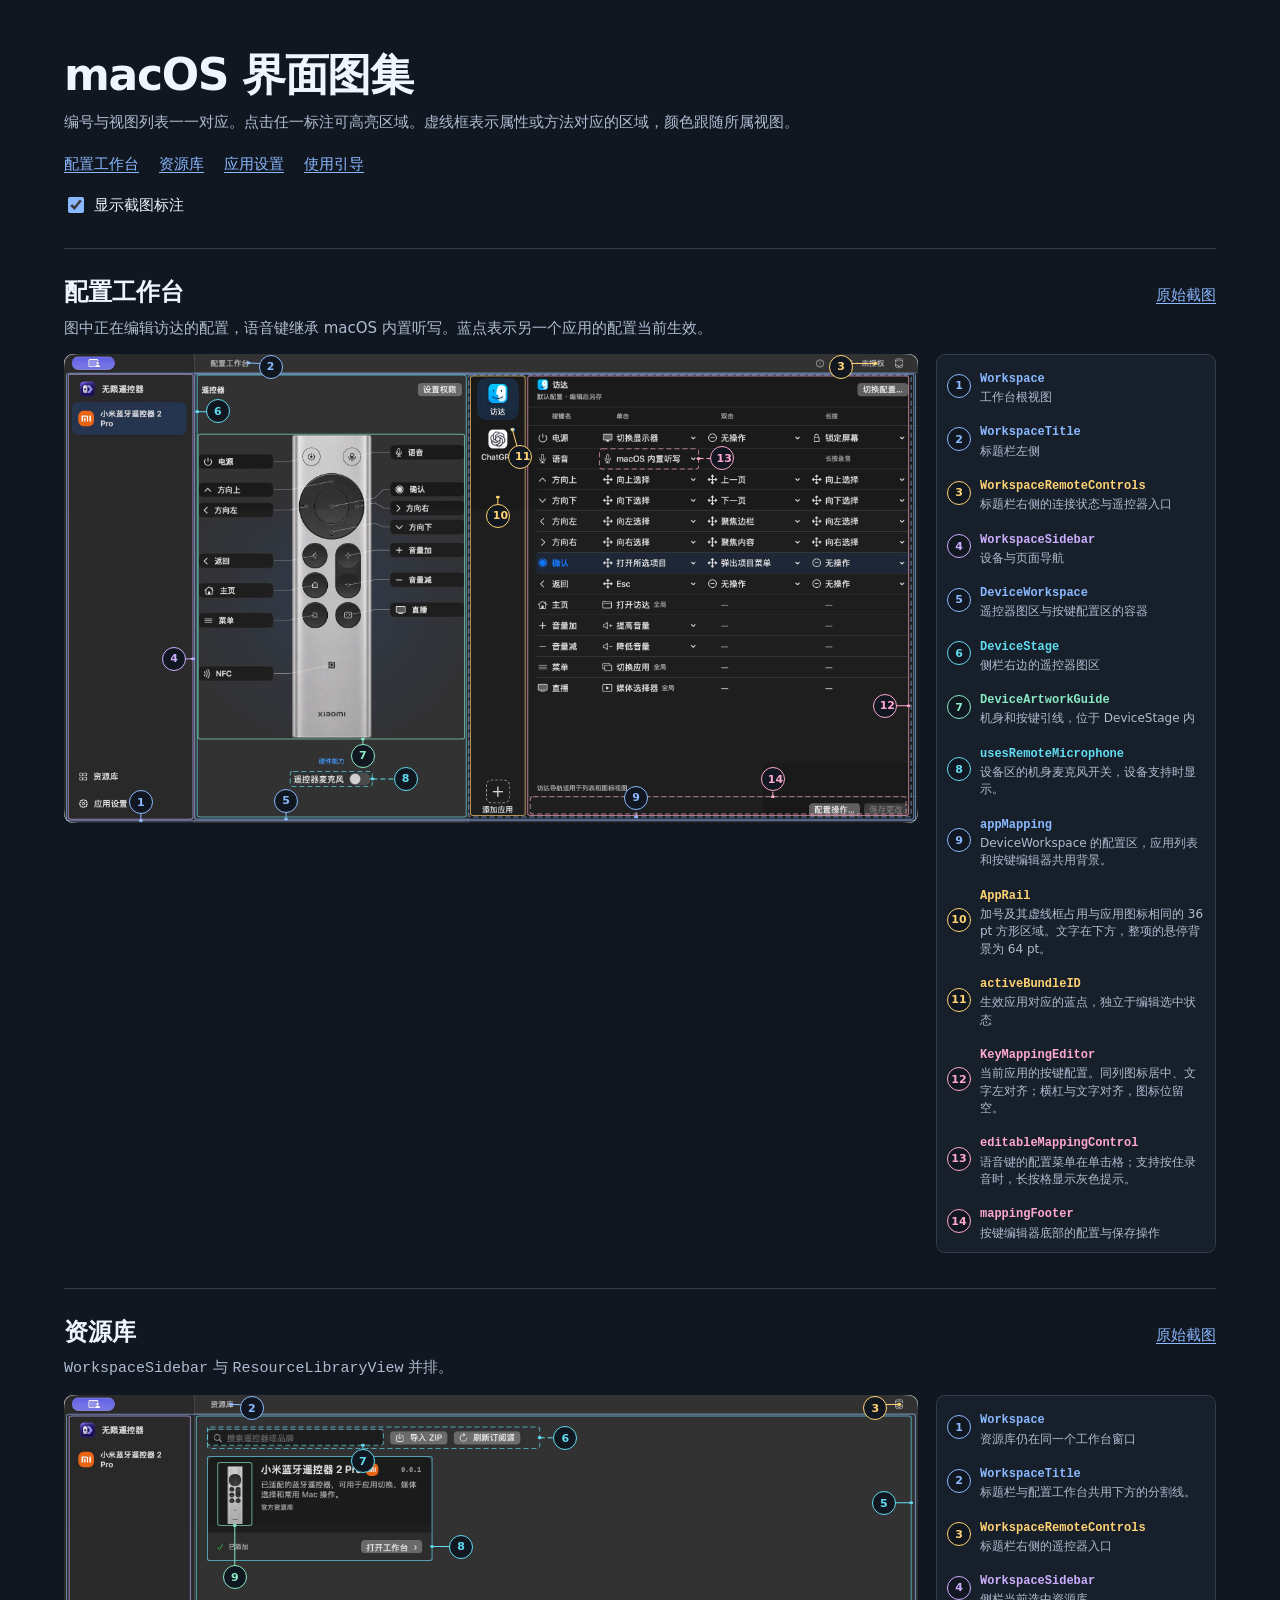
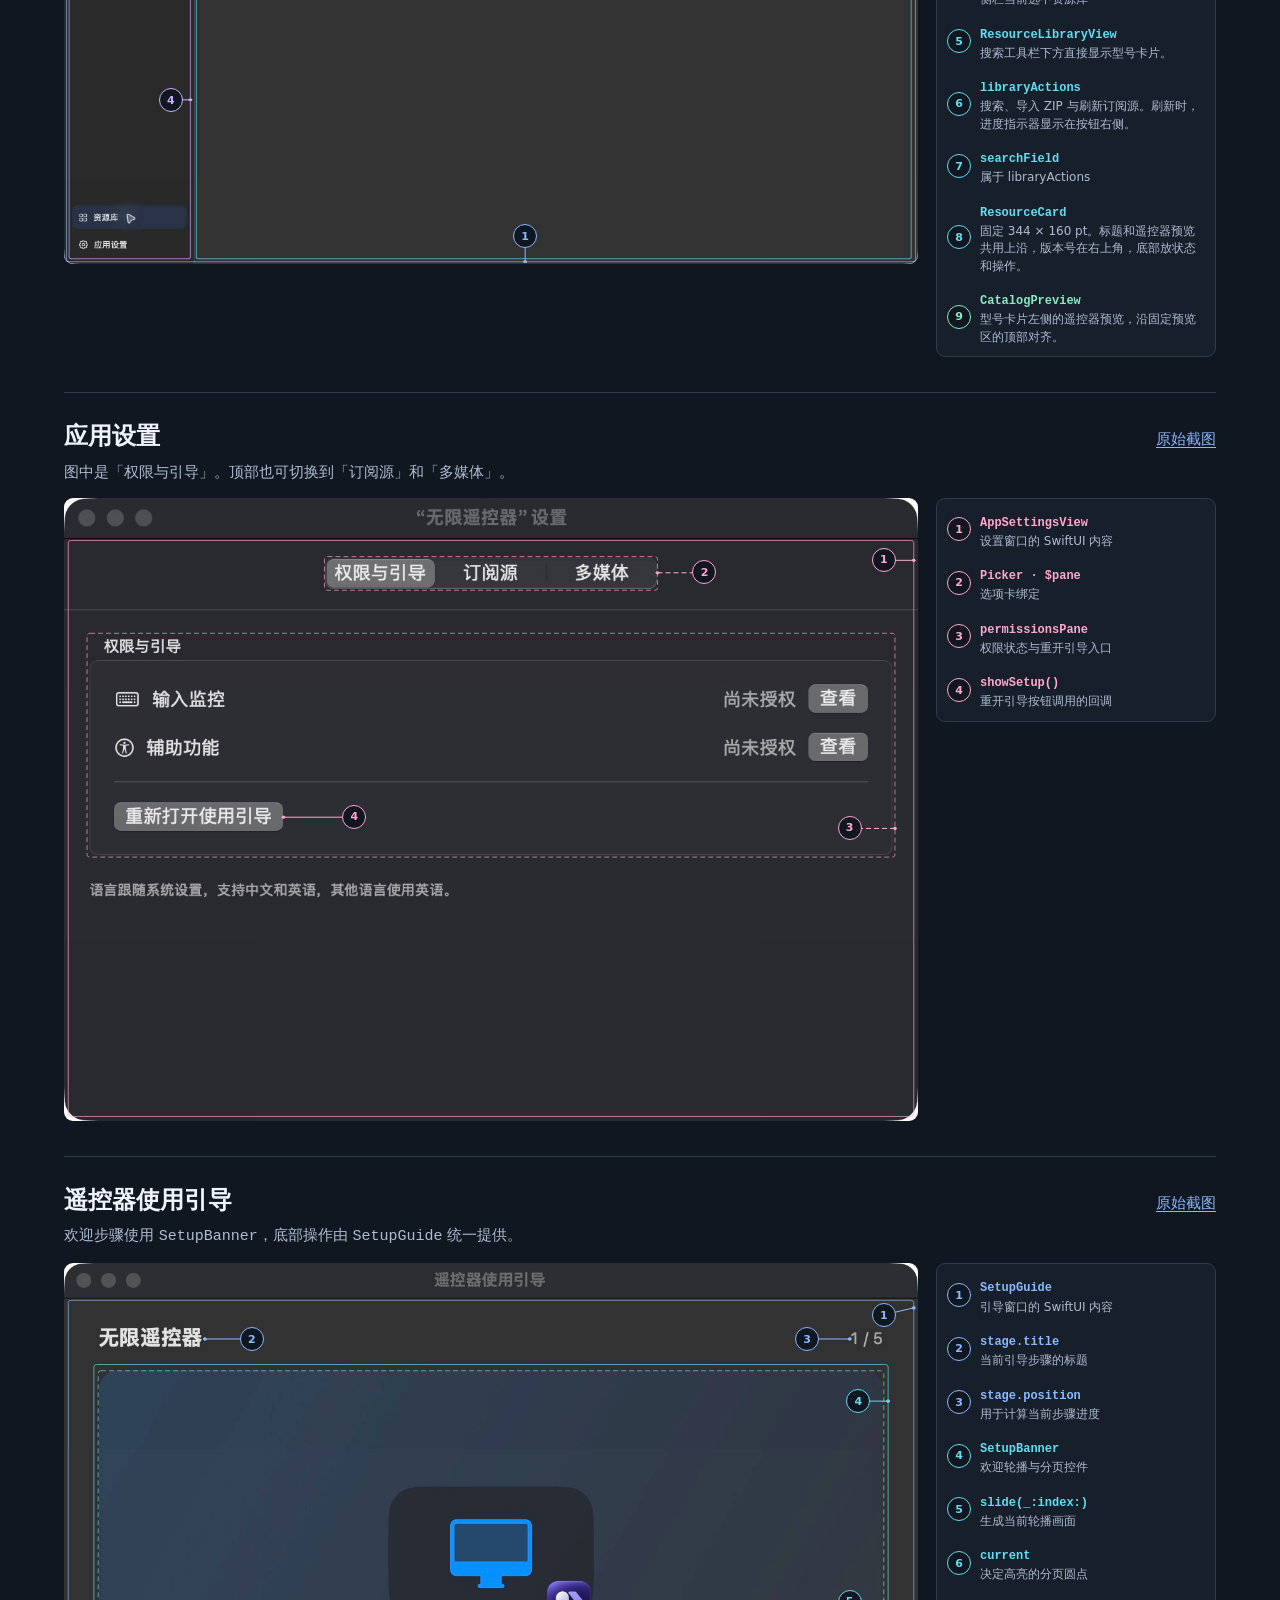
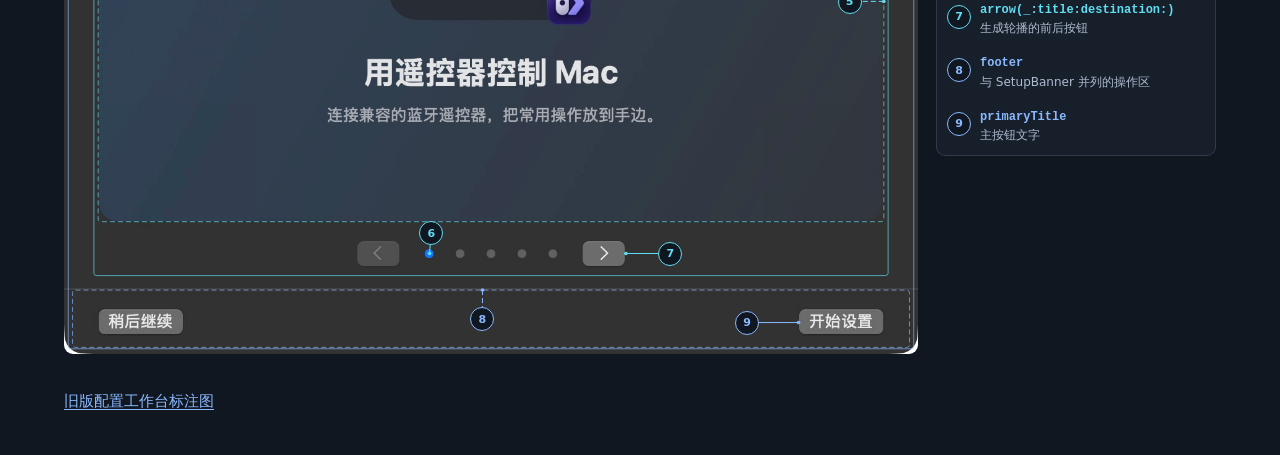
==== docs/ui-reference.html @ 549a7d97 "Release Infinite Remote v0.0.2" ====
<!doctype html>
<html lang="zh-Hans">
<head>
<meta charset="utf-8">
<meta name="viewport" content="width=device-width, initial-scale=1">
<title>macOS 界面图集 · 无限遥控器</title>
<style>
  :root {
    color-scheme: dark;
    --page: #111721;
    --panel: #171f2b;
    --line: #303b4d;
    --muted: #aebcd0;
    --blue: #8ab9ff;
    --purple: #cdaeff;
    --cyan: #62ddf1;
    --mint: #89eac3;
    --gold: #ffd373;
    --pink: #ffa8cc;
    font: 15px/1.6 system-ui, sans-serif;
    color: #eff4ff;
    background: var(--page);
  }
  * { box-sizing: border-box; }
  body { margin: 0; }
  header, main { width: min(96%, 1600px); margin-inline: auto; padding-inline: clamp(12px, 3vw, 40px); }
  header { padding-block: 40px 26px; }
  h1, h2, p { margin: 0; }
  h1 { font-size: clamp(28px, 4vw, 44px); letter-spacing: -.03em; }
  h2 { font-size: 24px; }
  p { color: var(--muted); }
  a { color: var(--blue); text-underline-offset: .22em; }
  a:focus-visible, button:focus-visible, input:focus-visible { outline: 2px solid var(--blue); outline-offset: 3px; }
  nav, .heading { display: flex; align-items: baseline; flex-wrap: wrap; gap: 8px 20px; }
  nav { margin-block: 18px 12px; }
  .toggle { display: inline-flex; gap: 7px; align-items: center; min-height: 34px; }
  .toggle input { accent-color: var(--blue); width: 16px; height: 16px; }
  main { padding-bottom: 50px; }
  section { border-top: 1px solid var(--line); padding-block: 24px 35px; }
  .heading { justify-content: space-between; margin-bottom: 4px; }
  .panel { display: grid; grid-template-columns: minmax(0, 1fr) 280px; gap: 18px; align-items: start; margin-top: 14px; }
  .shot-scroll { overflow: auto; }
  .shot { position: relative; width: 100%; overflow: hidden; border-radius: 9px; background: var(--panel); }
  .shot img { display: block; width: 100%; height: auto; }
  .overlay, .overlay svg { position: absolute; inset: 0; width: 100%; height: 100%; pointer-events: none; }
  body:has(#show-marks:not(:checked)) .overlay { display: none; }
  .overlay :is(rect, line, circle) { vector-effect: non-scaling-stroke; stroke: var(--mark); fill: none; }
  .overlay rect { opacity: .66; }
  .overlay [data-kind="member"]:has(> rect) > :is(rect, line) { stroke-dasharray: 5 3; }
  .overlay circle { fill: var(--mark); }
  .overlay .chosen rect { opacity: 1; stroke-width: 2; fill: color-mix(in srgb, var(--mark) 10%, transparent); }
  .pin, .number {
    display: grid; place-items: center; flex: none;
    width: 24px; height: 24px; border: 1px solid var(--mark); border-radius: 50%;
    background: var(--page); color: var(--mark); font: 700 11px/1 system-ui, sans-serif;
  }
  .pin {
    position: absolute;
    left: clamp(13px, var(--x), calc(100% - 13px));
    top: clamp(13px, var(--y), calc(100% - 13px));
    transform: translate(-50%, -50%); pointer-events: auto; cursor: pointer;
  }
  .pin.chosen, .marks button[aria-pressed="true"] .number { color: var(--page); background: var(--mark); }
  .marks { list-style: none; margin: 0; padding: 4px; border: 1px solid var(--line); border-radius: 9px; background: var(--panel); }
  .marks button {
    display: flex; gap: 9px; align-items: center; width: 100%; padding: 6px;
    border: 0; border-radius: 5px; text-align: left; font: inherit; color: var(--mark);
    background: none; cursor: pointer;
  }
  .marks button:hover, .marks button[aria-pressed="true"] { background: #263144; }
  .marks code { overflow-wrap: anywhere; font-size: 12px; font-weight: 600; }
  .marks small { display: block; color: var(--muted); font-size: 12px; line-height: 1.45; }
  .blue { --mark: var(--blue); } .purple { --mark: var(--purple); }
  .cyan { --mark: var(--cyan); } .mint { --mark: var(--mint); }
  .gold { --mark: var(--gold); } .pink { --mark: var(--pink); }
  .scroll-note { display: none; }
  @media (max-width: 980px) {
    .panel { grid-template-columns: 1fr; gap: 10px; }
    .marks { display: grid; grid-template-columns: repeat(auto-fit, minmax(min(230px, 100%), 1fr)); }
    .shot.wide { min-width: 670px; }
    .scroll-note { display: block; font-size: 13px; }
  }
  @media (max-width: 560px) {
    header { padding-top: 22px; }
    .shot { min-width: 440px; }
  }
</style>
</head>
<body>
<header>
  <h1>macOS 界面图集</h1>
  <p>编号与视图列表一一对应。点击任一标注可高亮区域。虚线框表示属性或方法对应的区域，颜色跟随所属视图。</p>
  <nav aria-label="界面导航">
    <a href="#workspace">配置工作台</a>
    <a href="#library">资源库</a>
    <a href="#settings">应用设置</a>
    <a href="#guide">使用引导</a>
  </nav>
  <label class="toggle"><input type="checkbox" id="show-marks" checked> 显示截图标注</label>
  <p class="scroll-note">窄屏可横向滚动截图。</p>
</header>
<main>
  <!-- 每条 li 是一个标注。坐标以截图左上为原点，范围 0–100。
       data-box = 左 上 宽 高，data-at = 引线终点，data-pin = 编号位置。
       局部控件可省略 data-box。替换截图后只需校正受影响条目的坐标。 -->
  <section id="workspace">
    <div class="heading"><h2>配置工作台</h2><a href="images/workspace.jpg">原始截图</a></div>
    <p>图中正在编辑访达的配置，语音键继承 macOS 内置听写。蓝点表示另一个应用的配置当前生效。</p>
    <div class="panel">
      <div class="shot-scroll"><div class="shot wide">
        <img src="images/workspace.jpg" width="2622" height="1440" alt="配置工作台。访达语音行的单击格显示 macOS 内置听写，长按格显示长按录音。确认键的双击格显示弹出项目菜单。">
      </div></div>
      <ol class="marks" aria-label="配置工作台视图与属性">
        <li class="blue" data-box=".3 4.1 99.4 95.4" data-at="9 99.5" data-pin="9 95.6"><code>Workspace</code><small>工作台根视图</small></li>
        <li class="blue" data-at="21.6 1.9" data-pin="24.2 2.1"><code>WorkspaceTitle</code><small>标题栏左侧</small></li>
        <li class="gold" data-at="95 2" data-pin="91 2"><code>WorkspaceRemoteControls</code><small>标题栏右侧的连接状态与遥控器入口</small></li>
        <li class="purple" data-box=".5 4.3 14.6 94.9" data-at="15.1 65" data-pin="12.9 65"><code>WorkspaceSidebar</code><small>设备与页面导航</small></li>
        <li class="blue" data-box="15.3 4.3 84.2 94.9" data-at="26 99.2" data-pin="26 95.3"><code>DeviceWorkspace</code><small>遥控器图区与按键配置区的容器</small></li>
        <li class="cyan" data-box="15.6 4.5 31.5 94.2" data-at="15.6 12.3" data-pin="18 12.3"><code>DeviceStage</code><small>侧栏右边的遥控器图区</small></li>
        <li class="mint" data-box="15.7 17.1 31.2 65" data-at="35 82.1" data-pin="35 85.7"><code>DeviceArtworkGuide</code><small>机身和按键引线，位于 DeviceStage 内</small></li>
        <li class="cyan" data-kind="member" data-box="26.5 89 9.6 3.2" data-at="36.1 90.6" data-pin="40 90.6"><code>usesRemoteMicrophone</code><small>设备区的机身麦克风开关，设备支持时显示。</small></li>
        <li class="blue" data-kind="member" data-box="47.4 4.5 51.8 94.2" data-at="67 98.7" data-pin="67 94.7"><code>appMapping</code><small>DeviceWorkspace 的配置区，应用列表和按键编辑器共用背景。</small></li>
        <li class="gold" data-box="47.6 4.7 6.4 93.7" data-at="50.8 30.5" data-pin="50.8 34.5"><code>AppRail</code><small>加号及其虚线框占用与应用图标相同的 36 pt 方形区域。文字在下方，整项的悬停背景为 64 pt。</small></li>
        <li class="gold" data-kind="member" data-at="52.5 16.1" data-pin="53.4 22"><code>activeBundleID</code><small>生效应用对应的蓝点，独立于编辑选中状态</small></li>
        <li class="pink" data-box="54.3 4.7 44.6 93.7" data-at="98.9 75" data-pin="96.1 75"><code>KeyMappingEditor</code><small>当前应用的按键配置。同列图标居中、文字左对齐；横杠与文字对齐，图标位留空。</small></li>
        <li class="pink" data-kind="member" data-box="62.7 20.2 11.6 4.3" data-at="74.3 22.3" data-pin="77 22.3"><code>editableMappingControl</code><small>语音键的配置菜单在单击格；支持按住录音时，长按格显示灰色提示。</small></li>
        <li class="pink" data-kind="member" data-box="54.6 94.4 44 3.7" data-at="83 94.4" data-pin="83 90.7"><code>mappingFooter</code><small>按键编辑器底部的配置与保存操作</small></li>
      </ol>
    </div>
  </section>
  <section id="library">
    <div class="heading"><h2>资源库</h2><a href="images/remote-library.jpg">原始截图</a></div>
    <p><code>WorkspaceSidebar</code> 与 <code>ResourceLibraryView</code> 并排。</p>
    <div class="panel">
      <div class="shot-scroll"><div class="shot wide">
        <img src="images/remote-library.jpg" width="2622" height="1440" alt="资源库。型号卡片左侧显示遥控器，右侧显示型号和介绍，底部显示安装状态和操作。">
      </div></div>
      <ol class="marks" aria-label="资源库视图与属性">
        <li class="blue" data-box=".3 4.1 99.4 95.4" data-at="54 99.5" data-pin="54 94"><code>Workspace</code><small>资源库仍在同一个工作台窗口</small></li>
        <li class="blue" data-at="19.6 2" data-pin="22 2.1"><code>WorkspaceTitle</code><small>标题栏与配置工作台共用下方的分割线。</small></li>
        <li class="gold" data-at="97.8 2" data-pin="95 2"><code>WorkspaceRemoteControls</code><small>标题栏右侧的遥控器入口</small></li>
        <li class="purple" data-box=".6 4.5 14.2 94.4" data-at="14.8 65" data-pin="12.5 65"><code>WorkspaceSidebar</code><small>侧栏当前选中资源库</small></li>
        <li class="cyan" data-box="15.5 4.5 83.7 94.4" data-at="99.2 23" data-pin="96 23"><code>ResourceLibraryView</code><small>搜索工具栏下方直接显示型号卡片。</small></li>
        <li class="cyan" data-kind="member" data-box="16.8 6.8 38.9 4.6" data-at="55.7 9.1" data-pin="58.7 9.1"><code>libraryActions</code><small>搜索、导入 ZIP 与刷新订阅源。刷新时，进度指示器显示在按钮右侧。</small></li>
        <li class="cyan" data-kind="member" data-box="16.8 7.3 20.6 3.4" data-at="35 10.7" data-pin="35 14"><code>searchField</code><small>属于 libraryActions</small></li>
        <li class="cyan" data-box="16.8 13.1 26.3 22.2" data-at="43.1 32.3" data-pin="46.5 32.3"><code>ResourceCard</code><small>固定 344 × 160 pt。标题和遥控器预览共用上沿，版本号在右上角，底部放状态和操作。</small></li>
        <li class="mint" data-box="18 14.4 4 13.4" data-at="20 27.8" data-pin="20 38.8"><code>CatalogPreview</code><small>型号卡片左侧的遥控器预览，沿固定预览区的顶部对齐。</small></li>
      </ol>
    </div>
  </section>
  <section id="settings">
    <div class="heading"><h2>应用设置</h2><a href="images/app-settings.jpg">原始截图</a></div>
    <p>图中是「权限与引导」。顶部也可切换到「订阅源」和「多媒体」。</p>
    <div class="panel">
      <div class="shot-scroll"><div class="shot">
        <img src="images/app-settings.jpg" width="1200" height="876" alt="应用设置的权限与引导页">
      </div></div>
      <ol class="marks" aria-label="应用设置视图与属性">
        <li class="pink" data-box=".5 6.8 99 92.4" data-at="99.5 10" data-pin="96 10"><code>AppSettingsView</code><small>设置窗口的 SwiftUI 内容</small></li>
        <li class="pink" data-kind="member" data-box="30.5 9.4 39 5.4" data-at="69.5 12" data-pin="75 12"><code>Picker · $pane</code><small>选项卡绑定</small></li>
        <li class="pink" data-kind="member" data-box="2.7 21.7 94.6 35.9" data-at="97.3 53" data-pin="92 53"><code>permissionsPane</code><small>权限状态与重开引导入口</small></li>
        <li class="pink" data-at="25.7 51.2" data-pin="34 51.2"><code>showSetup()</code><small>重开引导按钮调用的回调</small></li>
      </ol>
    </div>
  </section>
  <section id="guide">
    <div class="heading"><h2>遥控器使用引导</h2><a href="images/setup-guide.jpg">原始截图</a></div>
    <p>欢迎步骤使用 <code>SetupBanner</code>，底部操作由 <code>SetupGuide</code> 统一提供。</p>
    <div class="panel">
      <div class="shot-scroll"><div class="shot">
        <img src="images/setup-guide.jpg" width="1380" height="1116" alt="遥控器使用引导的欢迎步骤">
      </div></div>
      <ol class="marks" aria-label="使用引导视图与属性">
        <li class="blue" data-box=".5 5.4 99 93.9" data-at="99.5 6.5" data-pin="96 7.5"><code>SetupGuide</code><small>引导窗口的 SwiftUI 内容</small></li>
        <li class="blue" data-at="16.5 11" data-pin="22 11"><code>stage.title</code><small>当前引导步骤的标题</small></li>
        <li class="blue" data-at="92 11" data-pin="87 11"><code>stage.position</code><small>用于计算当前步骤进度</small></li>
        <li class="cyan" data-box="3.5 14.7 93 74" data-at="96.5 20" data-pin="93 20"><code>SetupBanner</code><small>欢迎轮播与分页控件</small></li>
        <li class="cyan" data-kind="member" data-box="4 15.6 92 65.3" data-at="96 49" data-pin="92 49"><code>slide(_:index:)</code><small>生成当前轮播画面</small></li>
        <li class="cyan" data-at="42.8 85.5" data-pin="43 82.5"><code>current</code><small>决定高亮的分页圆点</small></li>
        <li class="cyan" data-at="65.8 85.5" data-pin="71 85.5"><code>arrow(_:title:destination:)</code><small>生成轮播的前后按钮</small></li>
        <li class="blue" data-kind="member" data-box="1 90.8 98 8.3" data-at="49 90.8" data-pin="49 95"><code>footer</code><small>与 SetupBanner 并列的操作区</small></li>
        <li class="blue" data-at="86 95.5" data-pin="80 95.5"><code>primaryTitle</code><small>主按钮文字</small></li>
      </ol>
    </div>
  </section>
  <p><a href="images/workspace-layout.png">旧版配置工作台标注图</a></p>
</main>
<script>
  const svgNamespace = 'http://www.w3.org/2000/svg';
  const coordinates = value => value.split(' ').map(Number);
  function svgElement(name, attributes = {}) {
    const node = document.createElementNS(svgNamespace, name);
    for (const [key, value] of Object.entries(attributes)) node.setAttribute(key, value);
    return node;
  }

  for (const section of document.querySelectorAll('main section')) {
    const scroller = section.querySelector('.shot-scroll');
    const shot = scroller.querySelector('.shot');
    const overlay = document.createElement('div');
    overlay.className = 'overlay';
    const svg = svgElement('svg', { viewBox: '0 0 100 100', preserveAspectRatio: 'none', 'aria-hidden': 'true' });
    overlay.append(svg);
    shot.append(overlay);
    let chosen;

    for (const [index, item] of [...section.querySelectorAll('.marks li')].entries()) {
      const number = index + 1;
      const [x, y] = coordinates(item.dataset.at);
      const [pinX, pinY] = coordinates(item.dataset.pin);
      const group = svgElement('g', { class: item.className, 'data-kind': item.dataset.kind || 'view' });
      if (item.dataset.box) {
        const [left, top, width, height] = coordinates(item.dataset.box);
        group.append(svgElement('rect', { x: left, y: top, width, height, rx: .35 }));
      }
      group.append(svgElement('line', { x1: x, y1: y, x2: pinX, y2: pinY }),
                   svgElement('circle', { cx: x, cy: y, r: .18 }));
      svg.append(group);

      const pin = document.createElement('button');
      pin.type = 'button';
      pin.className = `pin ${item.className}`;
      pin.tabIndex = -1;
      pin.textContent = number;
      pin.setAttribute('aria-label', item.querySelector('code').textContent);
      pin.setAttribute('aria-pressed', 'false');
      pin.style.setProperty('--x', `${pinX}%`);
      pin.style.setProperty('--y', `${pinY}%`);
      overlay.append(pin);

      const key = document.createElement('button');
      key.type = 'button';
      key.setAttribute('aria-pressed', 'false');
      const badge = document.createElement('span');
      badge.className = 'number';
      badge.textContent = number;
      const caption = document.createElement('span');
      caption.append(...item.childNodes);
      key.append(badge, caption);
      item.append(key);

      function setChosen(on) {
        group.classList.toggle('chosen', on);
        pin.classList.toggle('chosen', on);
        pin.setAttribute('aria-pressed', on);
        key.setAttribute('aria-pressed', on);
      }
      function select() {
        if (chosen === setChosen) {
          setChosen(false);
          chosen = undefined;
          return;
        }
        chosen?.(false);
        setChosen(true);
        chosen = setChosen;
        const position = pinX * shot.clientWidth / 100;
        if (position < scroller.scrollLeft + 16 || position > scroller.scrollLeft + scroller.clientWidth - 16) {
          scroller.scrollLeft = position - scroller.clientWidth / 2;
        }
      }
      key.addEventListener('click', select);
      pin.addEventListener('click', select);
    }
  }
</script>
</body>
</html>
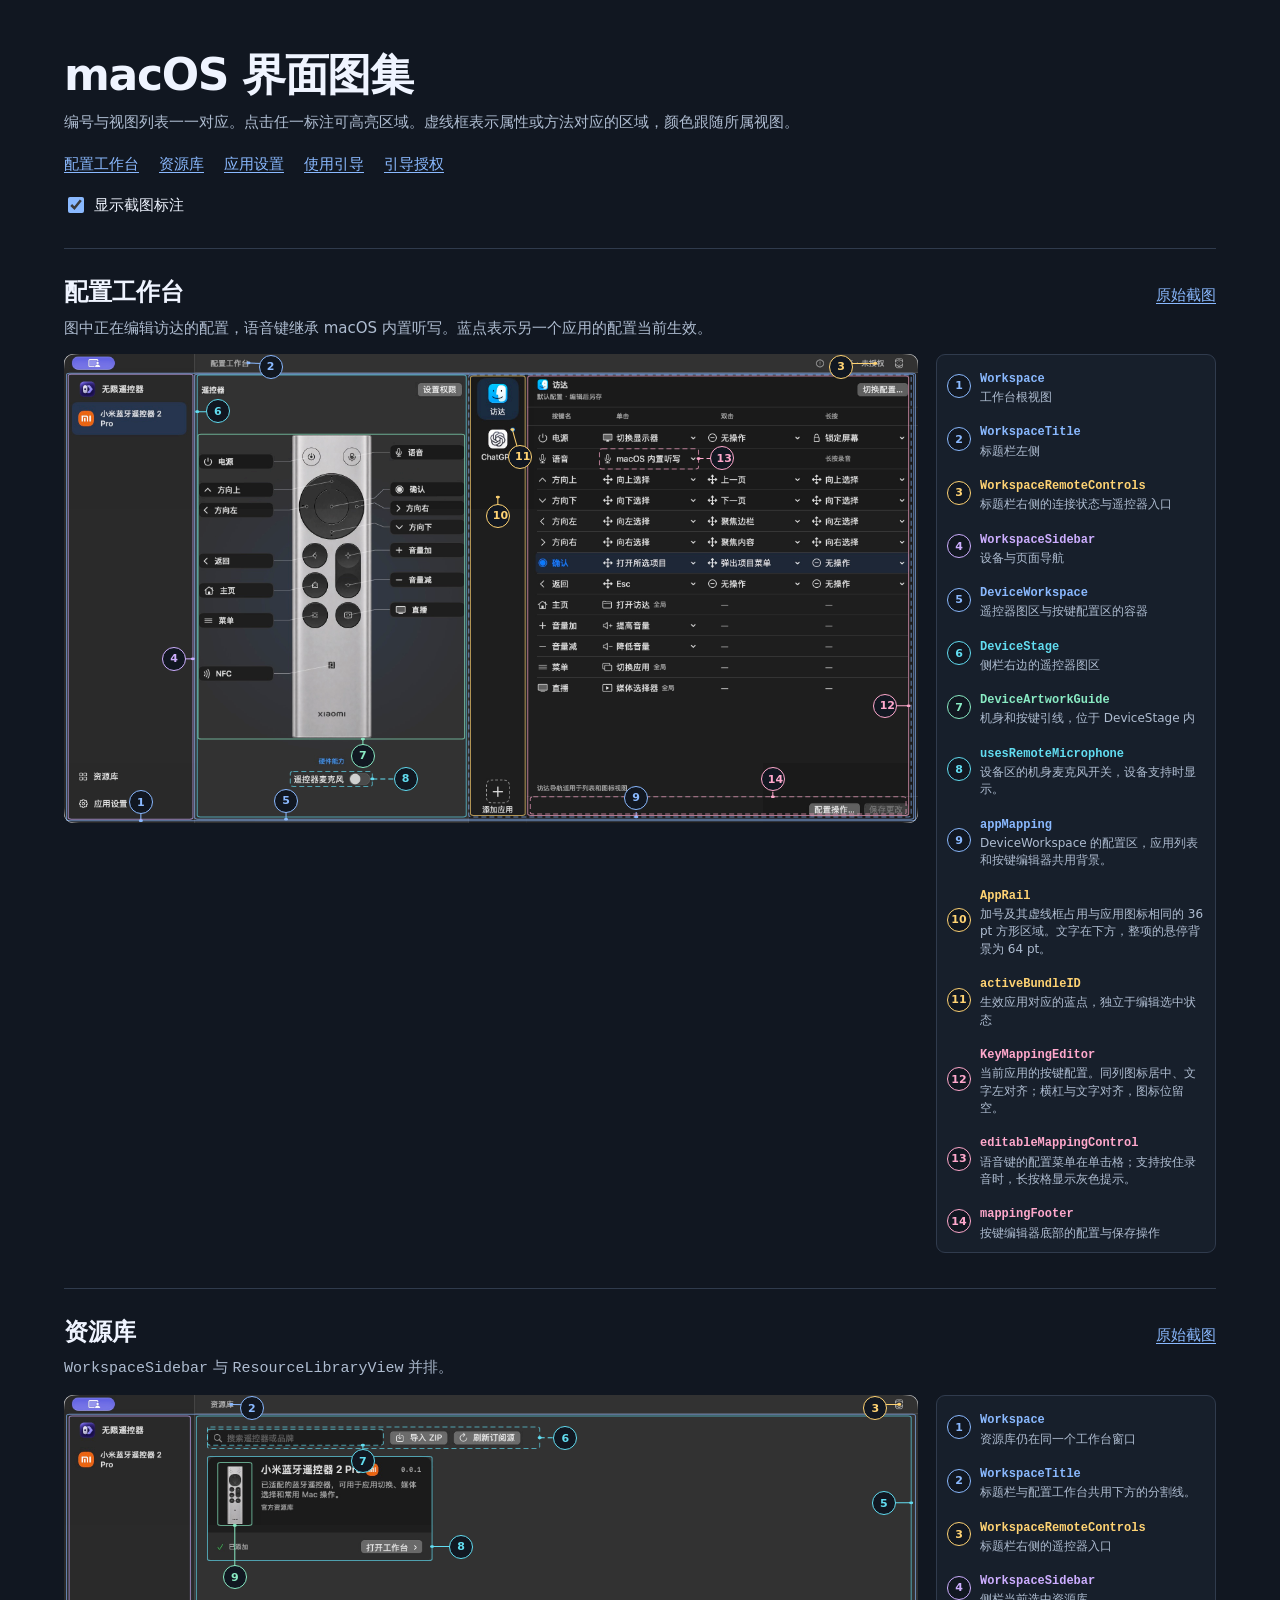
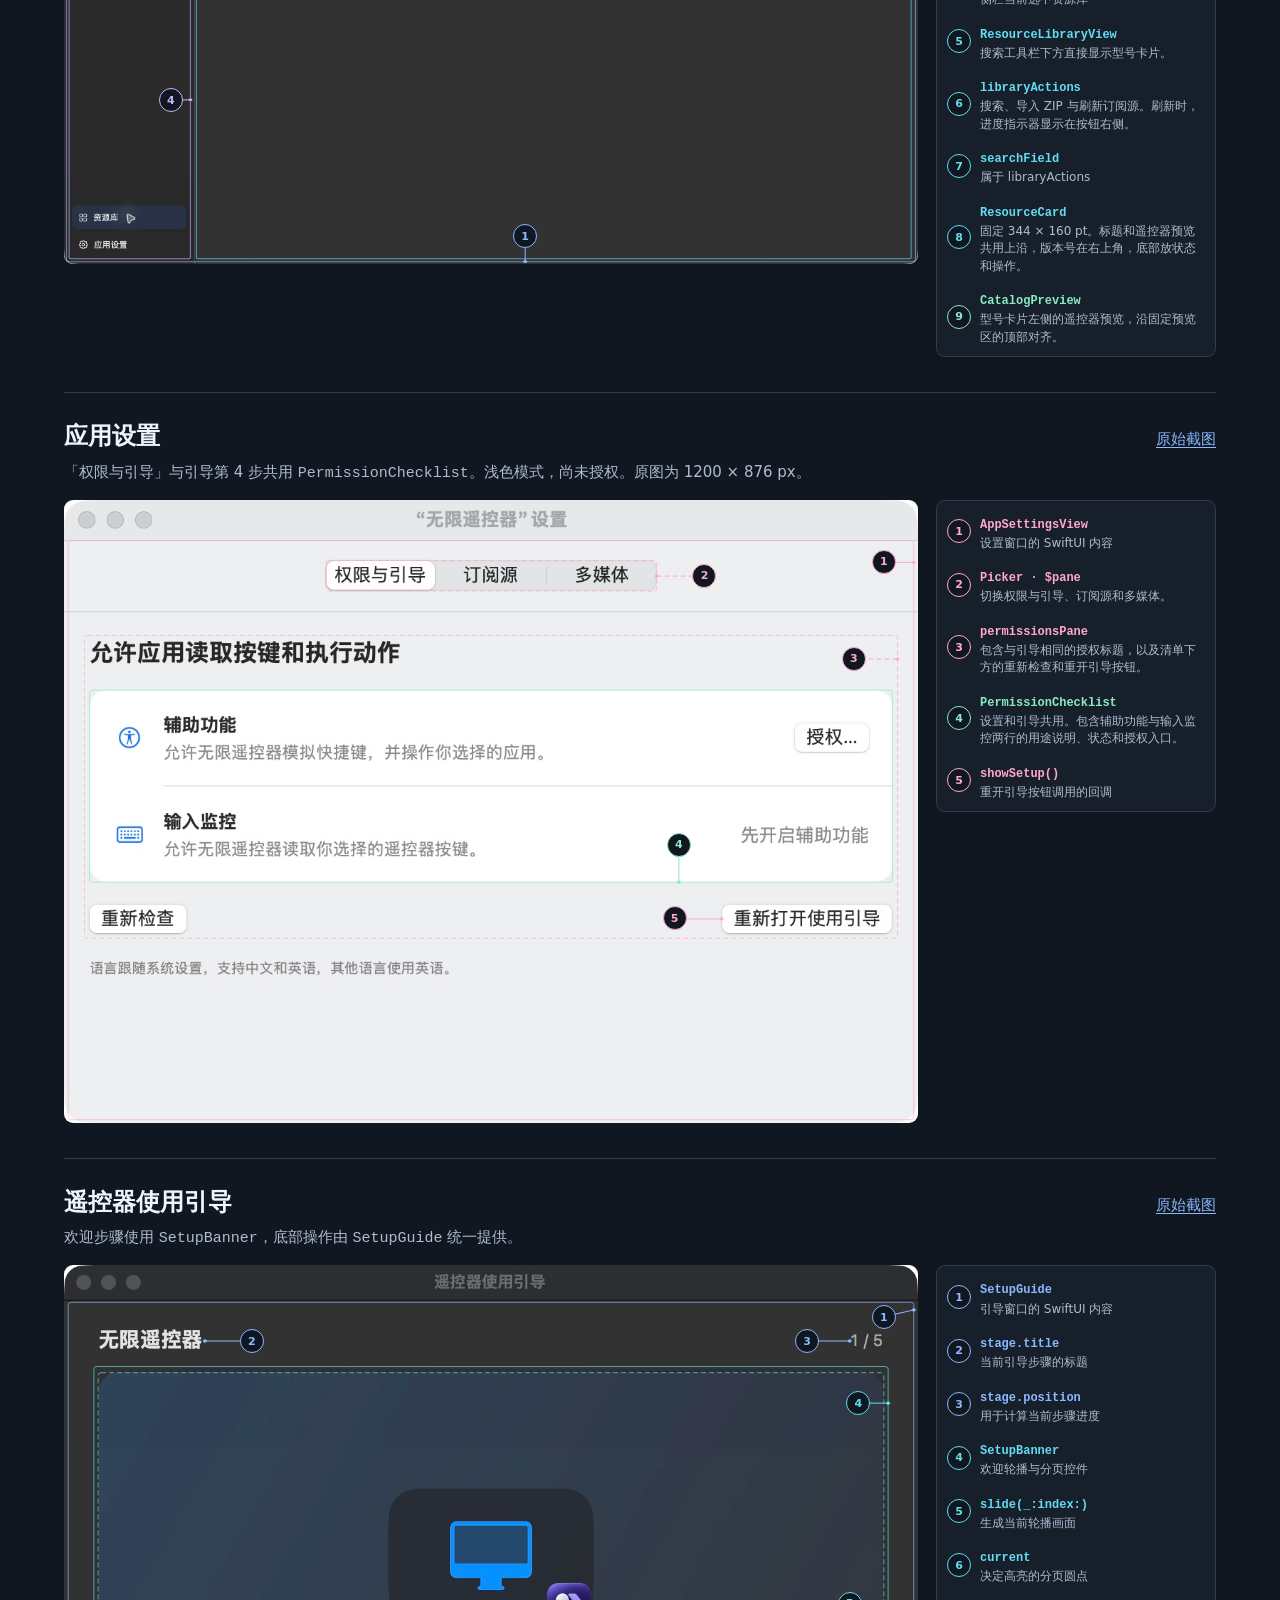
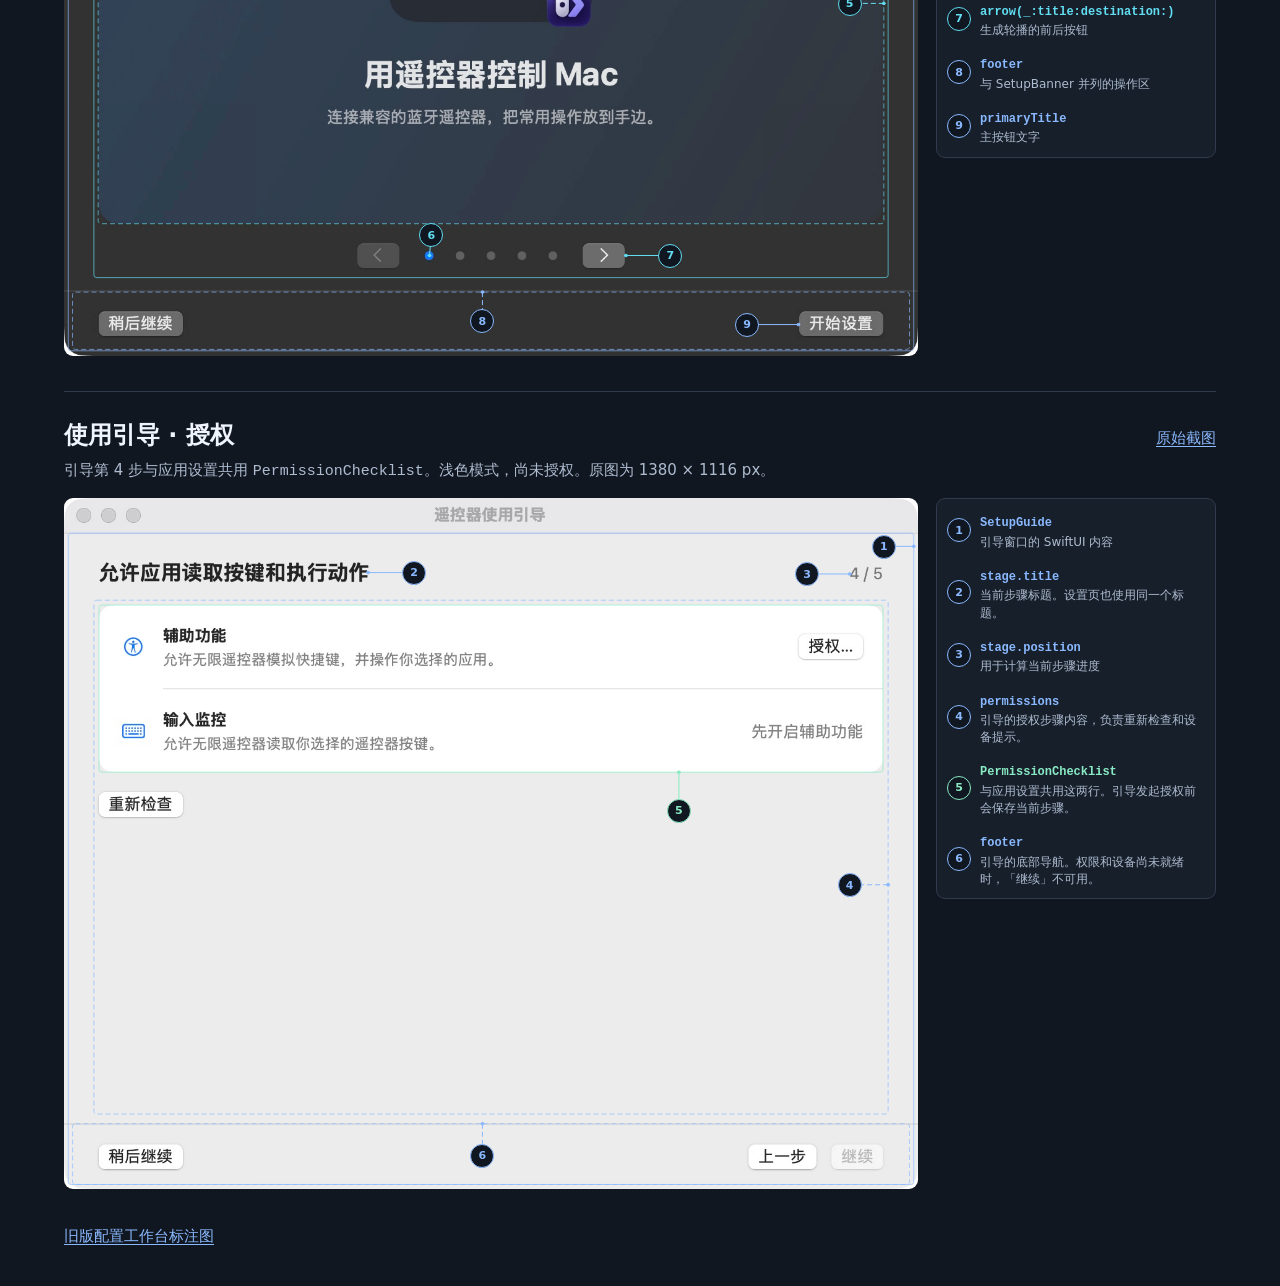
==== commit 8ff5b64e: "Align permission settings with onboarding" ====
--- a/docs/ui-reference.html
+++ b/docs/ui-reference.html
@@ -95,6 +95,7 @@
     <a href="#library">资源库</a>
     <a href="#settings">应用设置</a>
     <a href="#guide">使用引导</a>
+    <a href="#guide-permissions">引导授权</a>
   </nav>
   <label class="toggle"><input type="checkbox" id="show-marks" checked> 显示截图标注</label>
   <p class="scroll-note">窄屏可横向滚动截图。</p>
@@ -150,16 +151,17 @@
   </section>
   <section id="settings">
     <div class="heading"><h2>应用设置</h2><a href="images/app-settings.jpg">原始截图</a></div>
-    <p>图中是「权限与引导」。顶部也可切换到「订阅源」和「多媒体」。</p>
+    <p>「权限与引导」与引导第 4 步共用 <code>PermissionChecklist</code>。浅色模式，尚未授权。原图为 1200 × 876 px。</p>
     <div class="panel">
       <div class="shot-scroll"><div class="shot">
-        <img src="images/app-settings.jpg" width="1200" height="876" alt="应用设置的权限与引导页">
+        <img src="images/app-settings.jpg" width="1200" height="876" alt="应用设置的权限与引导页。辅助功能行显示授权按钮，输入监控行提示先开启辅助功能。">
       </div></div>
       <ol class="marks" aria-label="应用设置视图与属性">
-        <li class="pink" data-box=".5 6.8 99 92.4" data-at="99.5 10" data-pin="96 10"><code>AppSettingsView</code><small>设置窗口的 SwiftUI 内容</small></li>
-        <li class="pink" data-kind="member" data-box="30.5 9.4 39 5.4" data-at="69.5 12" data-pin="75 12"><code>Picker · $pane</code><small>选项卡绑定</small></li>
-        <li class="pink" data-kind="member" data-box="2.7 21.7 94.6 35.9" data-at="97.3 53" data-pin="92 53"><code>permissionsPane</code><small>权限状态与重开引导入口</small></li>
-        <li class="pink" data-at="25.7 51.2" data-pin="34 51.2"><code>showSetup()</code><small>重开引导按钮调用的回调</small></li>
+        <li class="pink" data-box=".5 6.5 99 92.9" data-at="99.5 10" data-pin="96 10"><code>AppSettingsView</code><small>设置窗口的 SwiftUI 内容</small></li>
+        <li class="pink" data-kind="member" data-box="30.7 9.7 38.7 4.9" data-at="69.4 12.2" data-pin="75 12.2"><code>Picker · $pane</code><small>切换权限与引导、订阅源和多媒体。</small></li>
+        <li class="pink" data-kind="member" data-box="2.4 21.7 95.2 48.6" data-at="97.6 25.5" data-pin="92.5 25.5"><code>permissionsPane</code><small>包含与引导相同的授权标题，以及清单下方的重新检查和重开引导按钮。</small></li>
+        <li class="mint" data-box="3 30.5 94 30.8" data-at="72 61.3" data-pin="72 55.4"><code>PermissionChecklist</code><small>设置和引导共用。包含辅助功能与输入监控两行的用途说明、状态和授权入口。</small></li>
+        <li class="pink" data-kind="member" data-at="77 67.2" data-pin="71.5 67.2"><code>showSetup()</code><small>重开引导按钮调用的回调</small></li>
       </ol>
     </div>
   </section>
@@ -180,6 +182,23 @@
         <li class="cyan" data-at="65.8 85.5" data-pin="71 85.5"><code>arrow(_:title:destination:)</code><small>生成轮播的前后按钮</small></li>
         <li class="blue" data-kind="member" data-box="1 90.8 98 8.3" data-at="49 90.8" data-pin="49 95"><code>footer</code><small>与 SetupBanner 并列的操作区</small></li>
         <li class="blue" data-at="86 95.5" data-pin="80 95.5"><code>primaryTitle</code><small>主按钮文字</small></li>
+      </ol>
+    </div>
+  </section>
+  <section id="guide-permissions">
+    <div class="heading"><h2>使用引导 · 授权</h2><a href="images/setup-guide-permissions.jpg">原始截图</a></div>
+    <p>引导第 4 步与应用设置共用 <code>PermissionChecklist</code>。浅色模式，尚未授权。原图为 1380 × 1116 px。</p>
+    <div class="panel">
+      <div class="shot-scroll"><div class="shot">
+        <img src="images/setup-guide-permissions.jpg" width="1380" height="1116" alt="使用引导的第 4 步。辅助功能行显示授权按钮，输入监控行提示先开启辅助功能。">
+      </div></div>
+      <ol class="marks" aria-label="引导授权步骤的视图与属性">
+        <li class="blue" data-box=".5 5.1 99 94.3" data-at="99.5 7" data-pin="96 7"><code>SetupGuide</code><small>引导窗口的 SwiftUI 内容</small></li>
+        <li class="blue" data-kind="member" data-at="35.6 10.8" data-pin="41 10.8"><code>stage.title</code><small>当前步骤标题。设置页也使用同一个标题。</small></li>
+        <li class="blue" data-kind="member" data-at="92 11" data-pin="87 11"><code>stage.position</code><small>用于计算当前步骤进度</small></li>
+        <li class="blue" data-kind="member" data-box="3.5 14.8 93 74.4" data-at="96.5 56" data-pin="92 56"><code>permissions</code><small>引导的授权步骤内容，负责重新检查和设备提示。</small></li>
+        <li class="mint" data-box="4.1 15.5 91.8 24.2" data-at="72 39.7" data-pin="72 45.2"><code>PermissionChecklist</code><small>与应用设置共用这两行。引导发起授权前会保存当前步骤。</small></li>
+        <li class="blue" data-kind="member" data-box="1 90.6 98 8.8" data-at="49 90.6" data-pin="49 95.2"><code>footer</code><small>引导的底部导航。权限和设备尚未就绪时，「继续」不可用。</small></li>
       </ol>
     </div>
   </section>
